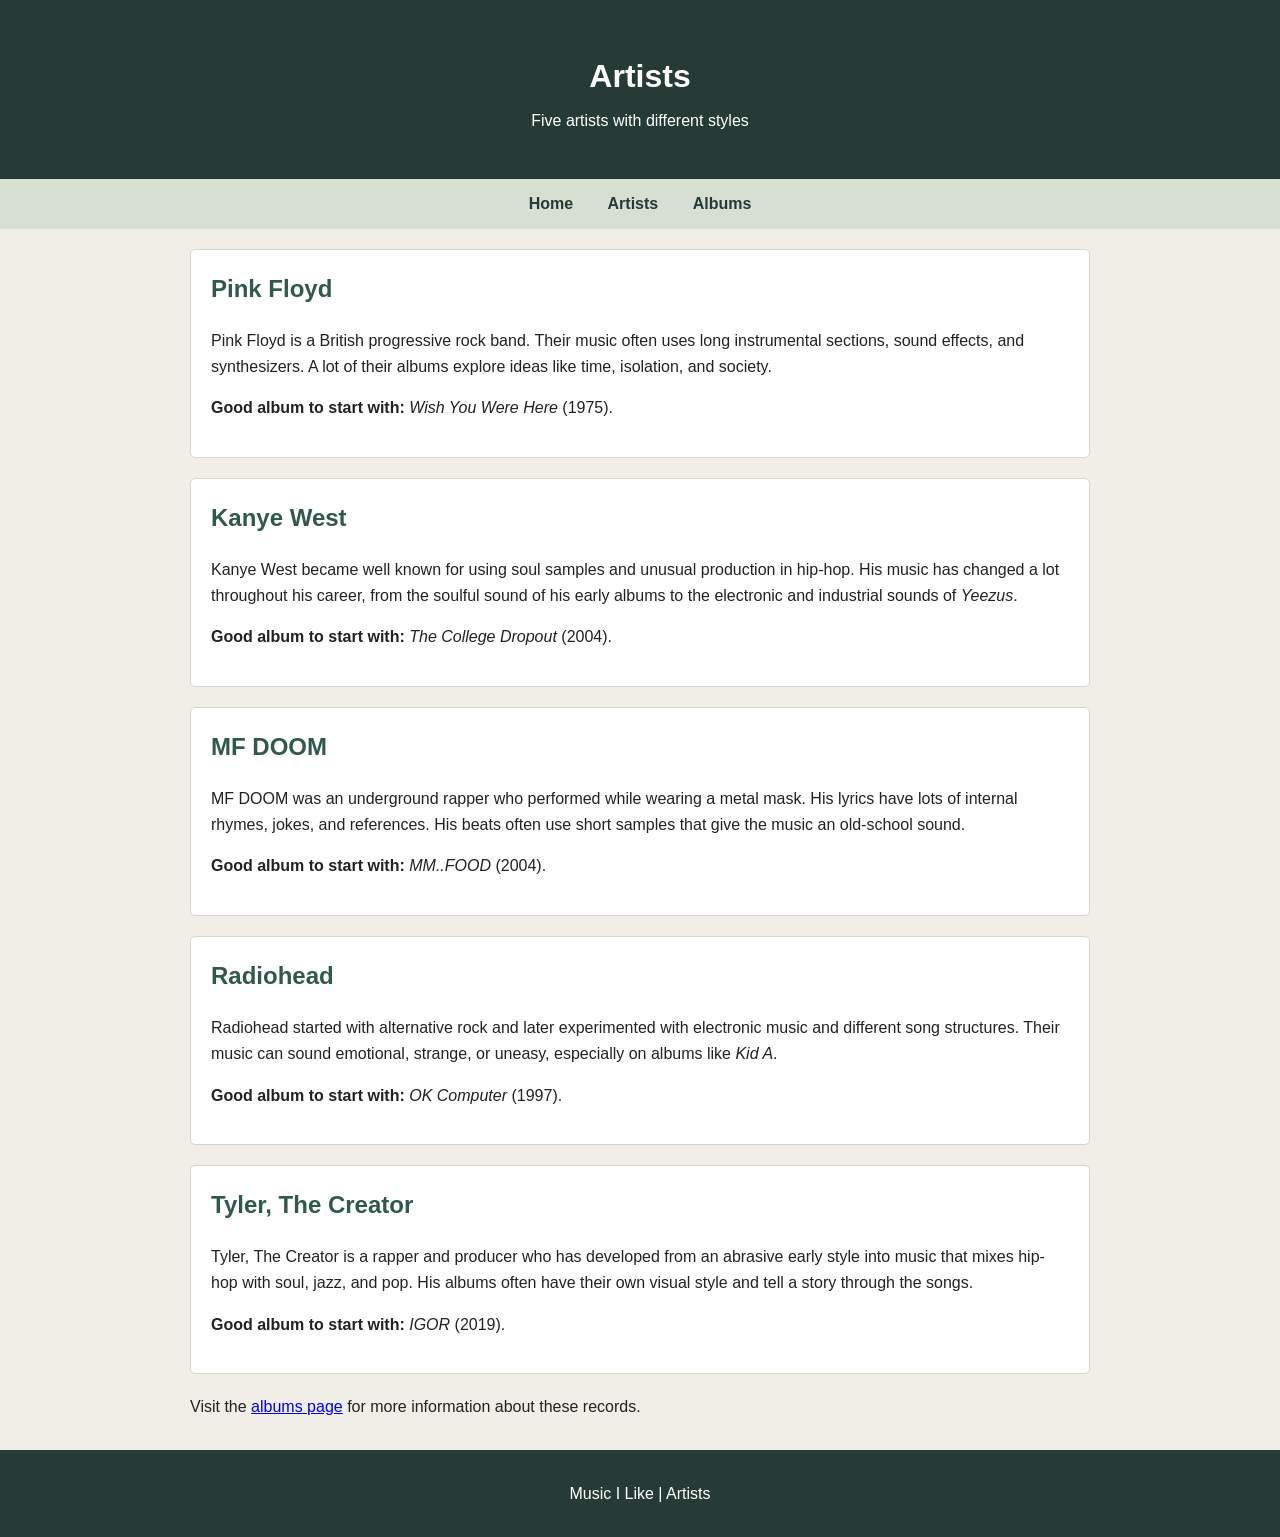
==== artists.html @ 9a115d31 "Add files via upload" ====
<!DOCTYPE html>
<html lang="en">
<head>
    <meta charset="UTF-8">
    <meta name="viewport" content="width=device-width, initial-scale=1.0">
    <title>Artists - Music I Like</title>
    <link rel="stylesheet" href="style.css">
</head>
<body>
    <header>
        <h1>Artists</h1>
        <p>Five artists with different styles</p>
    </header>

    <nav>
        <a href="index.html">Home</a>
        <a href="artists.html">Artists</a>
        <a href="albums.html">Albums</a>
    </nav>

    <main>
        <section>
            <h2>Pink Floyd</h2>
            <p>Pink Floyd is a British progressive rock band. Their music often uses long instrumental sections, sound effects, and synthesizers. A lot of their albums explore ideas like time, isolation, and society.</p>
            <p><strong>Good album to start with:</strong> <em>Wish You Were Here</em> (1975).</p>
        </section>

        <section>
            <h2>Kanye West</h2>
            <p>Kanye West became well known for using soul samples and unusual production in hip-hop. His music has changed a lot throughout his career, from the soulful sound of his early albums to the electronic and industrial sounds of <em>Yeezus</em>.</p>
            <p><strong>Good album to start with:</strong> <em>The College Dropout</em> (2004).</p>
        </section>

        <section>
            <h2>MF DOOM</h2>
            <p>MF DOOM was an underground rapper who performed while wearing a metal mask. His lyrics have lots of internal rhymes, jokes, and references. His beats often use short samples that give the music an old-school sound.</p>
            <p><strong>Good album to start with:</strong> <em>MM..FOOD</em> (2004).</p>
        </section>

        <section>
            <h2>Radiohead</h2>
            <p>Radiohead started with alternative rock and later experimented with electronic music and different song structures. Their music can sound emotional, strange, or uneasy, especially on albums like <em>Kid A</em>.</p>
            <p><strong>Good album to start with:</strong> <em>OK Computer</em> (1997).</p>
        </section>

        <section>
            <h2>Tyler, The Creator</h2>
            <p>Tyler, The Creator is a rapper and producer who has developed from an abrasive early style into music that mixes hip-hop with soul, jazz, and pop. His albums often have their own visual style and tell a story through the songs.</p>
            <p><strong>Good album to start with:</strong> <em>IGOR</em> (2019).</p>
        </section>

        <p>Visit the <a href="albums.html">albums page</a> for more information about these records.</p>
    </main>

    <footer>
        <p>Music I Like | Artists</p>
    </footer>
</body>
</html>
---- style.css ----
body {
    background-color: #f1eee7;
    color: #222222;
    font-family: Arial, Helvetica, sans-serif;
    margin: 0;
    line-height: 1.6;
}

header {
    background-color: #263b35;
    color: white;
    text-align: center;
    padding: 30px 15px;
}

header h1 {
    margin-bottom: 5px;
}

header p {
    margin-top: 0;
}

nav {
    background-color: #d7dfd3;
    padding: 12px;
    text-align: center;
}

nav a {
    color: #263b35;
    text-decoration: none;
    margin: 0 15px;
    font-weight: bold;
}

nav a:hover {
    text-decoration: underline;
}

main {
    max-width: 900px;
    margin: 20px auto;
    padding: 0 20px;
}

section {
    background-color: white;
    margin-bottom: 20px;
    padding: 20px;
    border: 1px solid #d5d5ce;
    border-radius: 5px;
}

h2 {
    color: #31594a;
    margin-top: 0;
}

.artist-list {
    display: flex;
    flex-wrap: wrap;
    gap: 12px;
}

.artist-list article {
    background-color: #f7f6f1;
    border: 1px solid #d5d5ce;
    padding: 12px;
    flex: 1 1 220px;
}

.artist-list h3 {
    color: #31594a;
    margin-top: 0;
}

table {
    width: 100%;
    border-collapse: collapse;
}

th, td {
    border: 1px solid #bcbfb7;
    padding: 10px;
    text-align: left;
}

th {
    background-color: #d7dfd3;
}

footer {
    background-color: #263b35;
    color: white;
    text-align: center;
    padding: 15px;
    margin-top: 30px;
}

@media (max-width: 600px) {
    nav a {
        display: inline-block;
        margin: 5px 8px;
    }

    main {
        padding: 0 12px;
    }

    section {
        padding: 15px;
    }

    table {
        font-size: 14px;
    }
}
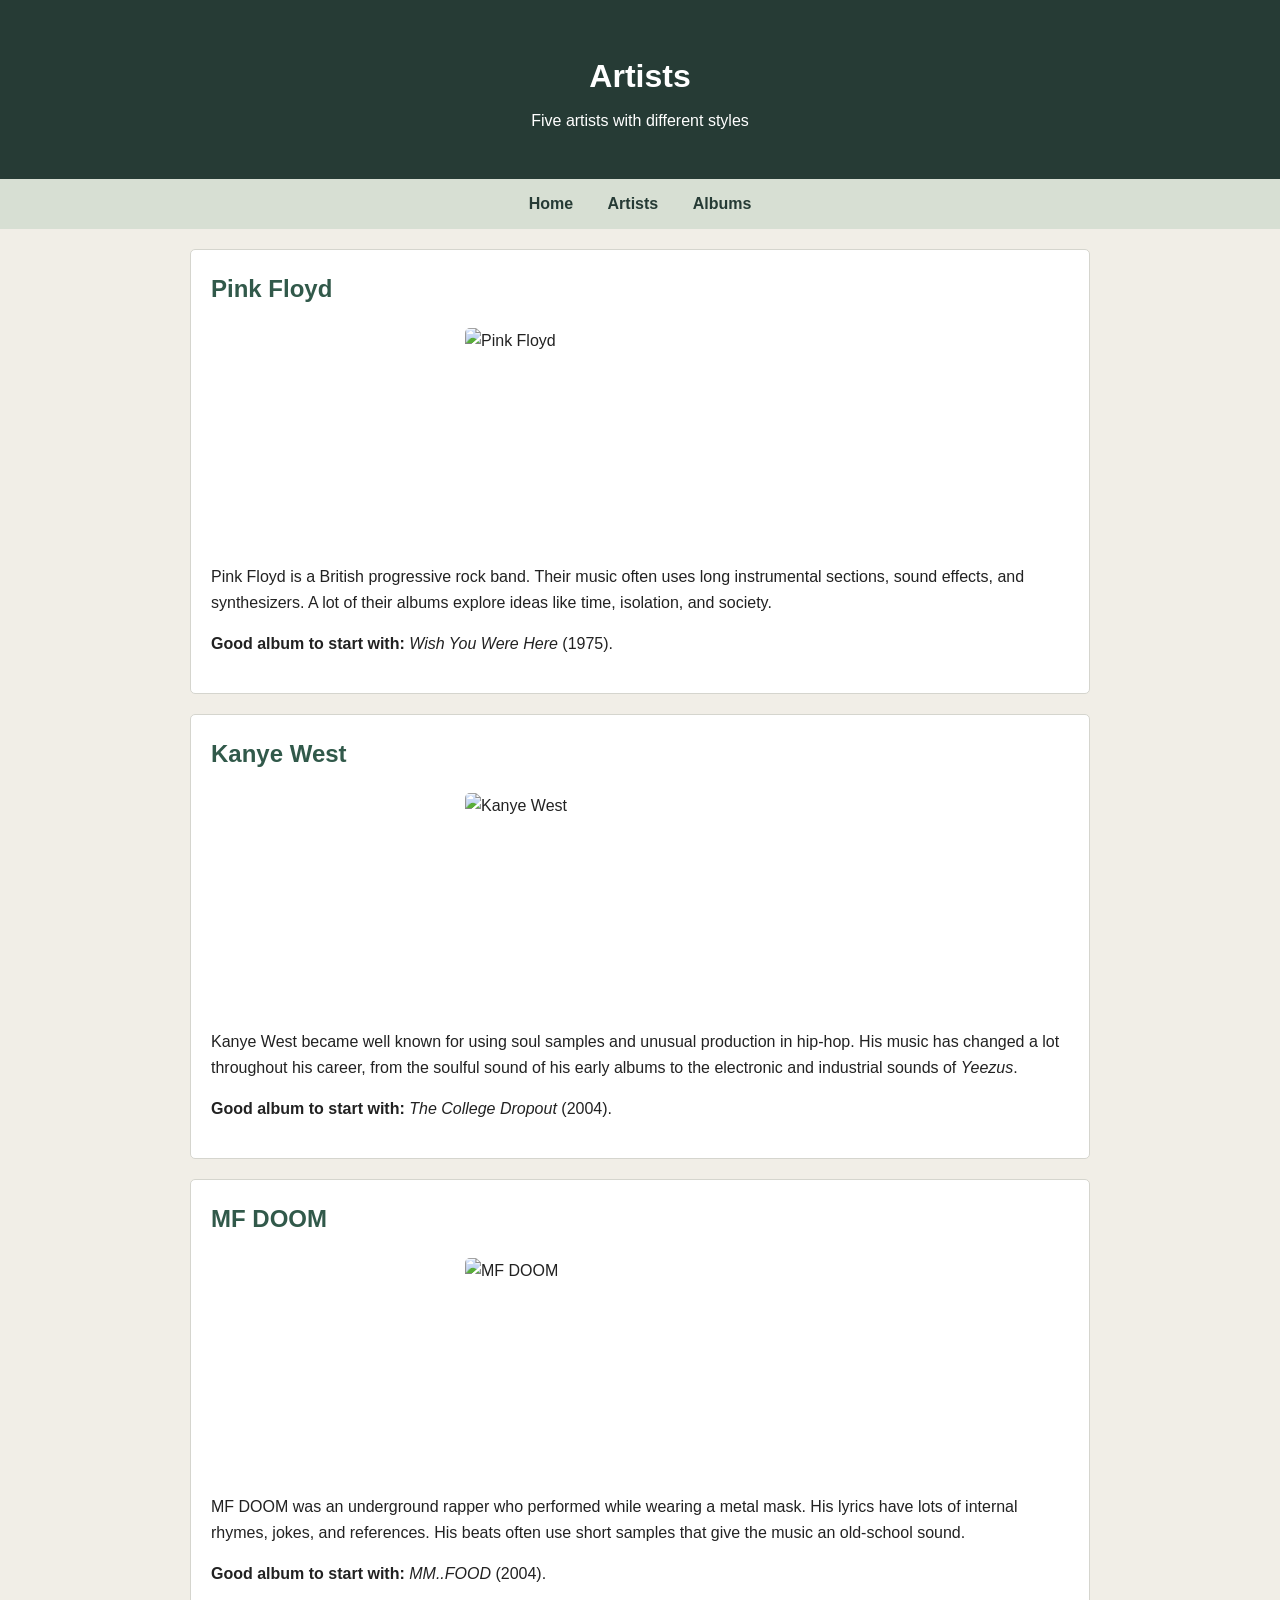
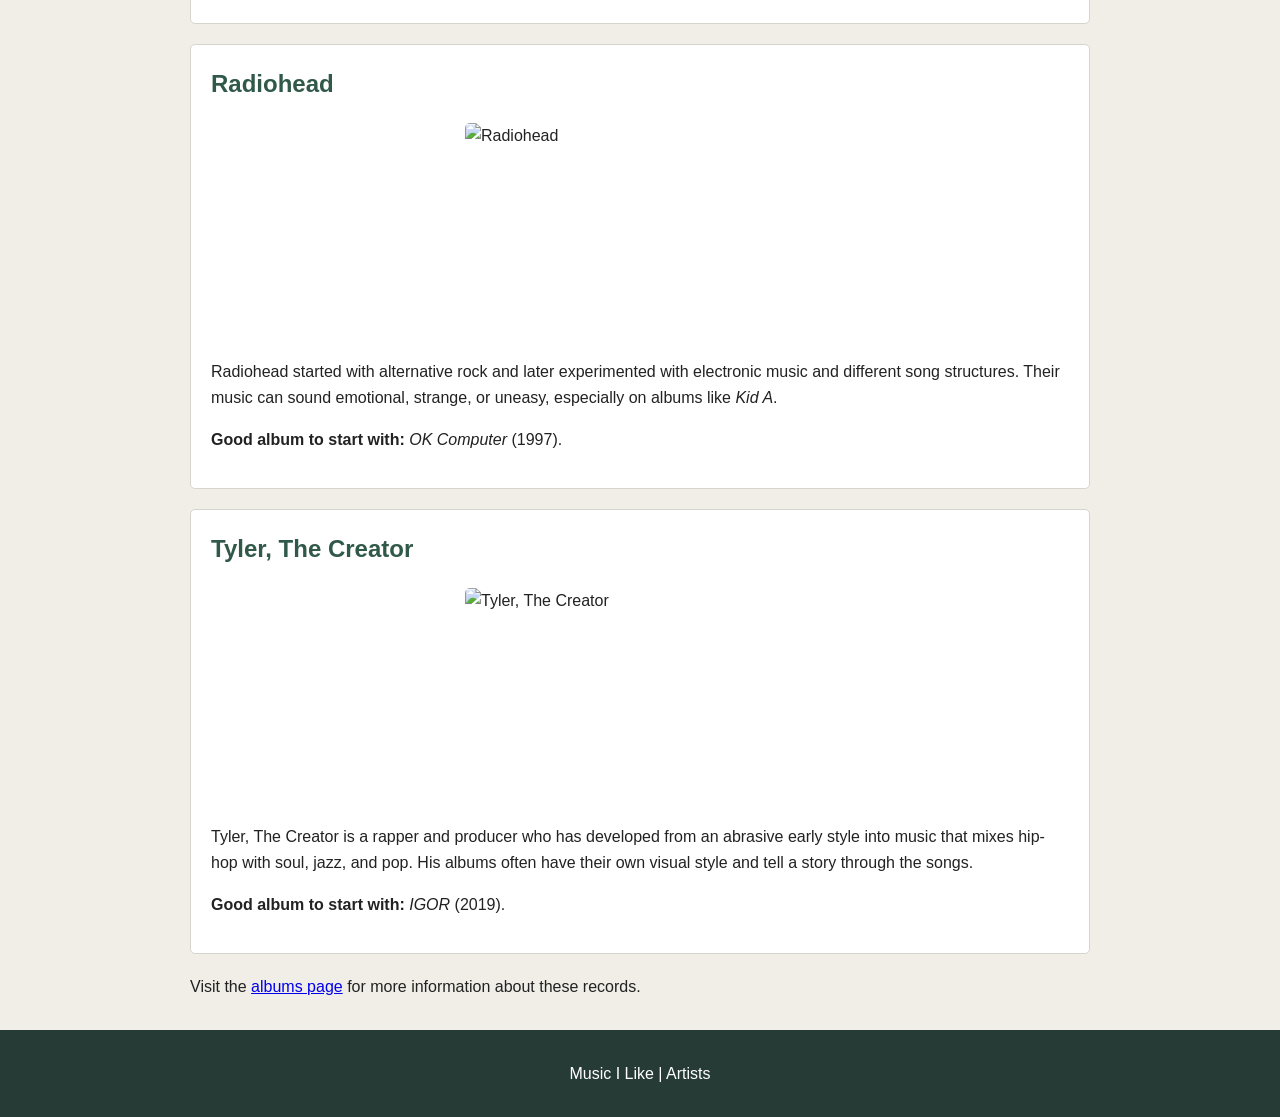
==== commit 86fa728c: "Add files via upload" ====
--- a/artists.html
+++ b/artists.html
@@ -21,30 +21,35 @@
     <main>
         <section>
             <h2>Pink Floyd</h2>
+            <img src="img/pink-floyd.jpg" alt="Pink Floyd" class="artist-image">
             <p>Pink Floyd is a British progressive rock band. Their music often uses long instrumental sections, sound effects, and synthesizers. A lot of their albums explore ideas like time, isolation, and society.</p>
             <p><strong>Good album to start with:</strong> <em>Wish You Were Here</em> (1975).</p>
         </section>
 
         <section>
             <h2>Kanye West</h2>
+            <img src="img/kanye-west.jpg" alt="Kanye West" class="artist-image">
             <p>Kanye West became well known for using soul samples and unusual production in hip-hop. His music has changed a lot throughout his career, from the soulful sound of his early albums to the electronic and industrial sounds of <em>Yeezus</em>.</p>
             <p><strong>Good album to start with:</strong> <em>The College Dropout</em> (2004).</p>
         </section>
 
         <section>
             <h2>MF DOOM</h2>
+            <img src="img/mf-doom.jpg" alt="MF DOOM" class="artist-image">
             <p>MF DOOM was an underground rapper who performed while wearing a metal mask. His lyrics have lots of internal rhymes, jokes, and references. His beats often use short samples that give the music an old-school sound.</p>
             <p><strong>Good album to start with:</strong> <em>MM..FOOD</em> (2004).</p>
         </section>
 
         <section>
             <h2>Radiohead</h2>
+            <img src="img/radiohead.jpg" alt="Radiohead" class="artist-image">
             <p>Radiohead started with alternative rock and later experimented with electronic music and different song structures. Their music can sound emotional, strange, or uneasy, especially on albums like <em>Kid A</em>.</p>
             <p><strong>Good album to start with:</strong> <em>OK Computer</em> (1997).</p>
         </section>
 
         <section>
             <h2>Tyler, The Creator</h2>
+            <img src="img/tyler-the-creator.jpg" alt="Tyler, The Creator" class="artist-image">
             <p>Tyler, The Creator is a rapper and producer who has developed from an abrasive early style into music that mixes hip-hop with soul, jazz, and pop. His albums often have their own visual style and tell a story through the songs.</p>
             <p><strong>Good album to start with:</strong> <em>IGOR</em> (2019).</p>
         </section>
@@ -56,4 +61,4 @@
         <p>Music I Like | Artists</p>
     </footer>
 </body>
-</html>
+</html>
--- a/style.css
+++ b/style.css
@@ -75,6 +75,16 @@
     margin-top: 0;
 }
 
+.artist-image {
+    width: 100%;
+    max-width: 350px;
+    height: 220px;
+    object-fit: cover;
+    display: block;
+    margin: 10px auto 15px;
+    border-radius: 5px;
+}
+
 table {
     width: 100%;
     border-collapse: collapse;
